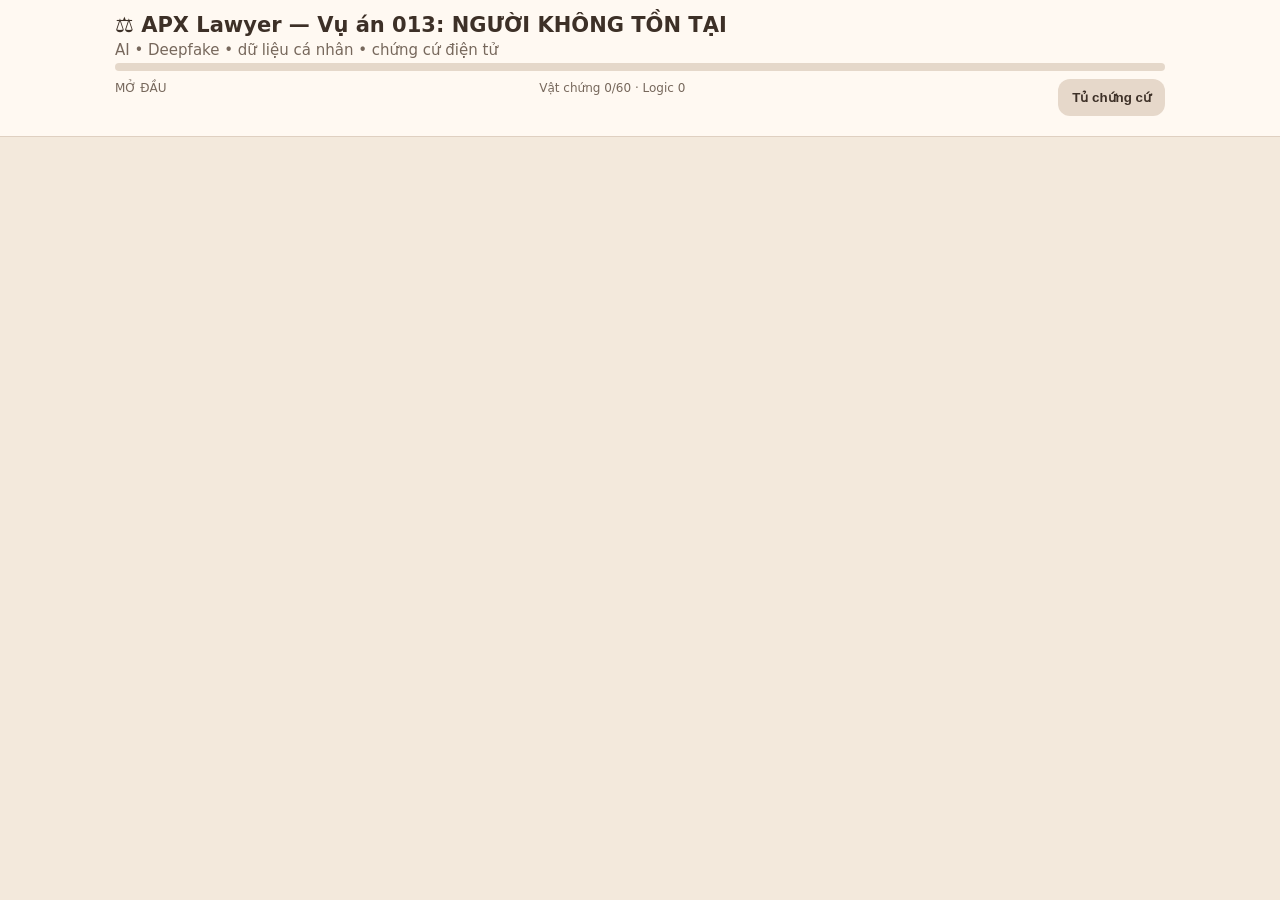
==== js/cases/case_013.html @ 68e26b3c "Add Case 013 game files" ====
<!doctype html>
<html lang="vi">
<head>
<meta charset="utf-8">
<meta name="viewport" content="width=device-width,initial-scale=1">
<meta name="theme-color" content="#f3e9dc">
<title>APX Lawyer — Vụ án 013: Người Không Tồn Tại</title>
<style>
:root{--bg:#f3e9dc;--panel:#fffaf4;--ink:#3d3027;--muted:#77685c;--accent:#8b6f5a;--accent2:#b58c6a;--line:#dfd0c1;--good:#4e7757;--bad:#9a4f45}
*{box-sizing:border-box}body{margin:0;background:var(--bg);color:var(--ink);font:15px/1.65 system-ui,-apple-system,Segoe UI,sans-serif}
header{position:sticky;top:0;z-index:5;background:#fffaf4eF;border-bottom:1px solid var(--line);backdrop-filter:blur(8px);padding:12px 16px}
h1,h2,h3{line-height:1.25}h1{margin:0;font-size:21px}h2{font-size:20px;margin-top:0}.wrap{max-width:1050px;margin:auto;padding:18px}
.bar{height:8px;background:#e5d8ca;border-radius:99px;overflow:hidden}.bar i{display:block;height:100%;background:var(--accent);width:0}
.grid{display:grid;grid-template-columns:repeat(auto-fit,minmax(220px,1fr));gap:12px}.card{background:var(--panel);border:1px solid var(--line);border-radius:16px;padding:15px;box-shadow:0 4px 14px #5c463314}
button{border:0;border-radius:12px;padding:11px 14px;background:var(--accent);color:white;font-weight:700;cursor:pointer;margin:4px}button.secondary{background:#e6d8ca;color:var(--ink)}button.good{background:var(--good)}button.bad{background:var(--bad)}
.screen{display:none}.screen.active{display:block}.tag{display:inline-block;padding:3px 8px;border-radius:99px;background:#eadfd4;margin:2px;font-size:12px}.muted{color:var(--muted)}.quote{border-left:4px solid var(--accent2);padding:8px 13px;background:#f8efe6;margin:10px 0}.doc{cursor:pointer}.doc:hover{transform:translateY(-1px)}pre{white-space:pre-wrap;background:#2f2925;color:#f7eee6;padding:13px;border-radius:12px;overflow:auto}.choice{width:100%;text-align:left;background:#fffaf4;color:var(--ink);border:1px solid var(--line)}.choice:hover{border-color:var(--accent)}
#toast{position:fixed;right:16px;bottom:16px;max-width:360px;background:#302923;color:white;padding:12px 15px;border-radius:12px;display:none;z-index:9}

.evidence-tools{display:flex;justify-content:flex-end;margin-top:8px}.evidence-dialog{position:fixed;inset:0;z-index:20;display:none;align-items:center;justify-content:center;padding:16px;background:#24170dcc}.evidence-dialog.open{display:flex}.evidence-box{width:min(760px,100%);max-height:88vh;overflow:auto;background:var(--panel);border:1px solid var(--line);border-radius:18px;padding:18px}.evidence-box-head{display:flex;align-items:center;justify-content:space-between;gap:10px}.evidence-search{width:100%;min-height:42px;margin:10px 0;padding:10px;border:1px solid var(--line);border-radius:10px;font:inherit}.evidence-list{display:grid;gap:8px}.evidence-item{padding:10px;border:1px solid var(--line);border-radius:12px;background:#fffdf9}.evidence-item summary{cursor:pointer;font-weight:750}.evidence-item p{margin:8px 0 0;color:var(--muted);font-size:13px}.evidence-item.locked{opacity:.62}.case-status{display:flex;flex-wrap:wrap;justify-content:space-between;gap:8px;margin:8px 0;color:var(--muted);font-size:12px}.case-status button{margin:0}.case-result{font-weight:700}.case-result-summary{padding:10px 12px;border-radius:12px;background:#f1e5d8}.screen.active{animation:case-appear .18s ease}@keyframes case-appear{from{opacity:.65;transform:translateY(4px)}to{opacity:1;transform:none}}</style>
</head>
<body>
<header><div class="wrap" style="padding:0"><h1>⚖️ APX Lawyer — Vụ án 013: NGƯỜI KHÔNG TỒN TẠI</h1><div class="muted">AI • Deepfake • dữ liệu cá nhân • chứng cứ điện tử</div><div class="bar"><i id="progress"></i></div><div class="case-status"><span id="phase">MỞ ĐẦU</span><span id="caseMetrics"></span><button type="button" class="secondary" onclick="toggleEvidence()">Tủ chứng cứ</button></div></div></header>
<main class="wrap"><div id="app"></div></main>
<div id="toast" role="status" aria-live="polite"></div>
<div id="evidenceDialog" class="evidence-dialog" role="dialog" aria-modal="true" aria-label="Tủ chứng cứ" onclick="if(event.target===this)toggleEvidence(false)"><div class="evidence-box"><div class="evidence-box-head"><h2>Tủ chứng cứ</h2><button type="button" class="secondary" onclick="toggleEvidence(false)">Đóng</button></div><p class="muted">Chỉ những vật chứng đã mở trong diễn biến mới xem được nội dung.</p><input class="evidence-search" id="evidenceSearch" type="search" placeholder="Tìm mã hoặc tên vật chứng" oninput="renderEvidenceCatalog()" autocomplete="off"><div id="evidenceList" class="evidence-list"></div></div></div>
<script>
(function () {
"use strict";
var storyScreens = ["\u003csection class=\"screen\"\u003e\r\n\u003cdiv class=\"card\"\u003e\r\n\u003ch2\u003eGặp Đặng Minh Quân\u003c/h2\u003e\r\n\u003cp class=\"quote\"\u003e“Tôi không sợ người ta nghĩ tôi bán dữ liệu. Tôi sợ họ dùng một thứ giả để chứng minh một thứ thật.”\u003c/p\u003e\r\n\u003cp\u003eQuân xác nhận mình biết MODEL-RED tồn tại, nhưng phủ nhận việc cho phép bán dữ liệu hoặc tạo video.\u003c/p\u003e\r\n\r\n\u003cbutton onclick=\"addEvidence(\u0027E1358\u0027);next()\"\u003e\r\nGhi nhận lời khai Quân\r\n\u003c/button\u003e\r\n\u003c/div\u003e\r\n\u003c/section\u003e","\u003csection class=\"screen\"\u003e\r\n\u003cdiv class=\"card\"\u003e\r\n\u003ch2\u003ePhòng chứng cứ — lần 1\u003c/h2\u003e\r\n\r\n\u003cp\u003eLuật sư không được phép coi mọi vật chứng có giá trị ngang nhau.\u003c/p\u003e\r\n\r\n\u003cdiv class=\"grid\"\u003e\r\n\r\n\u003cdiv class=\"card doc\"\r\nonclick=\"addEvidence(\u0027E1302\u0027)\"\u003e\r\n\u003cb\u003eE1302\u003c/b\u003e\r\n\u003cp\u003eFile video gốc\u003c/p\u003e\r\n\u003c/div\u003e\r\n\r\n\u003cdiv class=\"card doc\"\r\nonclick=\"addEvidence(\u0027E1312\u0027)\"\u003e\r\n\u003cb\u003eE1312\u003c/b\u003e\r\n\u003cp\u003eLog CEO_ADMIN\u003c/p\u003e\r\n\u003c/div\u003e\r\n\r\n\u003cdiv class=\"card doc\"\r\nonclick=\"addEvidence(\u0027E1332\u0027)\"\u003e\r\n\u003cb\u003eE1332\u003c/b\u003e\r\n\u003cp\u003eRemote session\u003c/p\u003e\r\n\u003c/div\u003e\r\n\r\n\u003cdiv class=\"card doc\"\r\nonclick=\"addEvidence(\u0027E1336\u0027)\"\u003e\r\n\u003cb\u003eE1336\u003c/b\u003e\r\n\u003cp\u003eMODEL-RED\u003c/p\u003e\r\n\u003c/div\u003e\r\n\r\n\u003c/div\u003e\r\n\r\n\u003cbutton onclick=\"next()\"\u003eTiếp tục\u003c/button\u003e\r\n\u003c/div\u003e\r\n\u003c/section\u003e","\u003csection class=\"screen\"\u003e\r\n\u003cdiv class=\"card\"\u003e\r\n\u003ch2\u003eTimeline 01:42–02:35\u003c/h2\u003e\r\n\r\n\u003cp\u003e\r\n\u003cb\u003e01:42\u003c/b\u003e — Quân xuất hiện tại sân bay.\r\n\u003cbr\u003e\r\n\u003cb\u003e02:07\u003c/b\u003e — Remote session mở.\r\n\u003cbr\u003e\r\n\u003cb\u003e02:08\u003c/b\u003e — Một người đội mũ bước vào khu vực CEO.\r\n\u003cbr\u003e\r\n\u003cb\u003e02:13\u003c/b\u003e — CEO_ADMIN đăng nhập.\r\n\u003cbr\u003e\r\n\u003cb\u003e02:29\u003c/b\u003e — Remote session đóng.\r\n\u003cbr\u003e\r\n\u003cb\u003e02:35\u003c/b\u003e — Máy bay khởi hành.\r\n\u003c/p\u003e\r\n\r\n\u003cdiv class=\"quote\"\u003e\r\nMột tài khoản hoạt động có đồng nghĩa với việc chính chủ tài khoản đang sử dụng nó?\r\n\u003c/div\u003e\r\n\r\n\u003cbutton onclick=\"\r\naward(3);\r\nS.flags.add(\u0027account_person_separated\u0027);\r\naddEvidence(\u0027E1325\u0027);\r\naddEvidence(\u0027E1332\u0027);\r\nnext();\r\n\"\u003e\r\nTách tài khoản khỏi con người\r\n\u003c/button\u003e\r\n\r\n\u003cbutton onclick=\"\r\nS.trust-=8;\r\nS.flags.add(\u0027account_person_confused\u0027);\r\nnext();\r\n\"\u003e\r\nKết luận Quân trực tiếp đăng nhập\r\n\u003c/button\u003e\r\n\r\n\u003c/div\u003e\r\n\u003c/section\u003e","\u003csection class=\"screen\"\u003e\r\n\u003cdiv class=\"card\"\u003e\r\n\u003ch2\u003eGiám định video\u003c/h2\u003e\r\n\r\n\u003cp\u003e\r\nE1303 cho thấy video đã được xuất lại.\r\nE1304 chỉ lưu bản 720p.\r\nTrong khi bản được gửi báo chí lại là 4K.\r\n\u003c/p\u003e\r\n\r\n\u003cp\u003e\r\nĐiều này tạo ra một câu hỏi về nguồn video.\r\nNó chưa đủ để xác định người tạo video.\r\n\u003c/p\u003e\r\n\r\n\u003cbutton onclick=\"\r\naddEvidence(\u0027E1303\u0027);\r\naddEvidence(\u0027E1304\u0027);\r\naddEvidence(\u0027E1306\u0027);\r\naward(4);\r\nS.flags.add(\u0027video_chain\u0027);\r\nnext();\r\n\"\u003e\r\nKhóa chuỗi nguồn video\r\n\u003c/button\u003e\r\n\r\n\u003cbutton onclick=\"\r\nS.flags.add(\u0027video_overclaim\u0027);\r\nS.trust-=10;\r\nnext();\r\n\"\u003e\r\nTuyên bố video chắc chắn giả\r\n\u003c/button\u003e\r\n\r\n\u003c/div\u003e\r\n\u003c/section\u003e","\u003csection class=\"screen\"\u003e\r\n\u003cdiv class=\"card\"\u003e\r\n\u003ch2\u003eGiọng nói — 96,8% giống Quân\u003c/h2\u003e\r\n\r\n\u003cp\u003e\r\nChuyên gia xác định giọng trong video có mức tương đồng rất cao.\r\nNhưng đây không phải bài toán nhận dạng người nói đơn giản.\r\n\u003c/p\u003e\r\n\r\n\u003cdiv class=\"quote\"\u003e\r\n“Giọng giống Quân” không đồng nghĩa “Quân là người tạo file”.\r\n\u003c/div\u003e\r\n\r\n\u003cbutton onclick=\"\r\naddEvidence(\u0027E1310\u0027);\r\naddEvidence(\u0027E1311\u0027);\r\naward(4);\r\nS.flags.add(\u0027voice_limit_understood\u0027);\r\nnext();\r\n\"\u003e\r\nGiữ kết luận trong giới hạn giám định\r\n\u003c/button\u003e\r\n\r\n\u003cbutton onclick=\"\r\nS.flags.add(\u0027voice_equals_person\u0027);\r\nS.trust-=12;\r\nnext();\r\n\"\u003e\r\nĐồng nhất giọng với người thực hiện\r\n\u003c/button\u003e\r\n\r\n\u003c/div\u003e\r\n\u003c/section\u003e","\u003csection class=\"screen\"\u003e\r\n\u003cdiv class=\"card\"\u003e\r\n\u003ch2\u003eĐối chất Lâm Gia Bảo\u003c/h2\u003e\r\n\r\n\u003cp\u003e\r\nBảo từng bị NEXORA sa thải.\r\nVì vậy lời khai của anh ta có thể có động cơ trả đũa.\r\n\u003c/p\u003e\r\n\r\n\u003cp class=\"quote\"\u003e\r\nLần 1: “Tôi không biết gì.”\r\n\u003cbr\u003e\r\nLần 2: “Tôi từng làm việc với pipeline voice AI.”\r\n\u003c/p\u003e\r\n\r\n\u003cp\u003e\r\nHai lời khai không thể tự động được coi là thật hoặc giả.\r\nCần đối chiếu với tài liệu kỹ thuật.\r\n\u003c/p\u003e\r\n\r\n\u003cbutton onclick=\"\r\naddEvidence(\u0027E1353\u0027);\r\naddEvidence(\u0027E1354\u0027);\r\naddEvidence(\u0027E1337\u0027);\r\naward(5);\r\nS.flags.add(\u0027bao_cross_checked\u0027);\r\nnext();\r\n\"\u003e\r\nĐối chiếu lời khai với lịch sử MODEL-RED\r\n\u003c/button\u003e\r\n\r\n\u003cbutton onclick=\"\r\nS.flags.add(\u0027trust_bao_blindly\u0027);\r\nS.trust-=8;\r\nnext();\r\n\"\u003e\r\nTin toàn bộ lời khai Bảo\r\n\u003c/button\u003e\r\n\r\n\u003c/div\u003e\r\n\u003c/section\u003e","\u003csection class=\"screen\"\u003e\r\n\u003cdiv class=\"card\"\u003e\r\n\u003ch2\u003eCTO Vũ Khánh An — ngoại phạm\u003c/h2\u003e\r\n\r\n\u003cp\u003e\r\nKhánh An có livestream từ 02:00 đến 03:00.\r\nNhưng luật sư phát hiện một vấn đề:\r\n\u003c/p\u003e\r\n\r\n\u003cp\u003e\r\nLivestream có thể là bằng chứng ngoại phạm,\r\nnhưng phải xác định nó thực sự được phát trực tiếp từ thiết bị của An.\r\n\u003c/p\u003e\r\n\r\n\u003cbutton onclick=\"\r\naddEvidence(\u0027E1326\u0027);\r\naddEvidence(\u0027E1327\u0027);\r\naward(5);\r\nS.flags.add(\u0027an_alibi_checked\u0027);\r\nnext();\r\n\"\u003e\r\nKiểm tra livestream và IP ngoài\r\n\u003c/button\u003e\r\n\r\n\u003cbutton onclick=\"\r\nS.flags.add(\u0027accept_an_alibi\u0027);\r\nS.trust-=7;\r\nnext();\r\n\"\u003e\r\nChấp nhận ngoại phạm ngay\r\n\u003c/button\u003e\r\n\r\n\u003c/div\u003e\r\n\u003c/section\u003e","\u003csection class=\"screen\"\u003e\r\n\u003cdiv class=\"card\"\u003e\r\n\u003ch2\u003eKho dữ liệu NEXORA\u003c/h2\u003e\r\n\r\n\u003cp\u003e\r\n4,8 triệu hồ sơ khách hàng đã bị truy cập.\r\nChính sách yêu cầu hai lớp phê duyệt.\r\n\u003c/p\u003e\r\n\r\n\u003cp\u003e\r\nNhưng SERVICE-X lại có quyền rộng hơn thiết kế ban đầu.\r\nVy từng cảnh báo vấn đề này.\r\n\u003c/p\u003e\r\n\r\n\u003cdiv class=\"quote\"\u003e\r\nSai phạm của hệ thống không tự động đồng nghĩa với hành vi phạm tội của CEO.\r\n\u003c/div\u003e\r\n\r\n\u003cbutton onclick=\"\r\naddEvidence(\u0027E1339\u0027);\r\naddEvidence(\u0027E1342\u0027);\r\naddEvidence(\u0027E1356\u0027);\r\naward(6);\r\nS.flags.add(\u0027system_person_separated\u0027);\r\nnext();\r\n\"\u003e\r\nTách trách nhiệm hệ thống và trách nhiệm cá nhân\r\n\u003c/button\u003e\r\n\r\n\u003cbutton onclick=\"\r\nS.flags.add(\u0027company_equals_ceo\u0027);\r\nS.trust-=9;\r\nnext();\r\n\"\u003e\r\nQuy toàn bộ cho CEO\r\n\u003c/button\u003e\r\n\r\n\u003c/div\u003e\r\n\u003c/section\u003e","\u003csection class=\"screen\"\u003e\r\n\u003cdiv class=\"card\"\u003e\r\n\u003ch2\u003eDòng tiền 17,6 tỷ\u003c/h2\u003e\r\n\r\n\u003cp\u003e\r\n5,2 tỷ — cloud.\r\n\u003cbr\u003e\r\n4,1 tỷ — hoàn ứng.\r\n\u003cbr\u003e\r\n3,6 tỷ — hoàn trả.\r\n\u003cbr\u003e\r\n2,7 tỷ — bản quyền.\r\n\u003cbr\u003e\r\n\u003cb\u003e2,0 tỷ — chưa xác định.\u003c/b\u003e\r\n\u003c/p\u003e\r\n\r\n\u003cp\u003e\r\nKhông thể biến toàn bộ 17,6 tỷ thành “tiền bán dữ liệu”\r\nchỉ vì dòng tiền đi qua nhiều tài khoản.\r\n\u003c/p\u003e\r\n\r\n\u003cbutton onclick=\"\r\naddEvidence(\u0027E1328\u0027);\r\naddEvidence(\u0027E1331\u0027);\r\naward(5);\r\nS.flags.add(\u0027money_separated\u0027);\r\nnext();\r\n\"\u003e\r\nKhoanh riêng 2 tỷ chưa rõ\r\n\u003c/button\u003e\r\n\r\n\u003cbutton onclick=\"\r\nS.flags.add(\u0027all_money_crime\u0027);\r\nS.trust-=10;\r\nnext();\r\n\"\u003e\r\nCoi toàn bộ 17,6 tỷ là tiền phạm tội\r\n\u003c/button\u003e\r\n\r\n\u003c/div\u003e\r\n\u003c/section\u003e","\u003csection class=\"screen\"\u003e\r\n\u003cdiv class=\"card\"\u003e\r\n\u003ch2\u003eMODEL-RED\u003c/h2\u003e\r\n\r\n\u003cp\u003e\r\nE1336 chứng minh mô hình có khả năng:\r\n\u003c/p\u003e\r\n\r\n\u003cul\u003e\r\n\u003cli\u003etái tạo giọng nói;\u003c/li\u003e\r\n\u003cli\u003etái tạo khuôn mặt;\u003c/li\u003e\r\n\u003cli\u003eđồng bộ khẩu hình;\u003c/li\u003e\r\n\u003cli\u003etạo nội dung giả.\u003c/li\u003e\r\n\u003c/ul\u003e\r\n\r\n\u003cp\u003e\r\nNhưng khả năng kỹ thuật chỉ chứng minh rằng\r\n\u003cstrong\u003emột hành vi có thể được thực hiện\u003c/strong\u003e.\r\nNó chưa xác định ai đã thực hiện.\r\n\u003c/p\u003e\r\n\r\n\u003cbutton onclick=\"\r\naddEvidence(\u0027E1336\u0027);\r\naddEvidence(\u0027E1337\u0027);\r\naddEvidence(\u0027E1347\u0027);\r\naward(6);\r\nS.flags.add(\u0027model_chain\u0027);\r\nnext();\r\n\"\u003e\r\nXây chuỗi MODEL → EXPORT → IP NGOÀI\r\n\u003c/button\u003e\r\n\r\n\u003cbutton onclick=\"\r\nS.flags.add(\u0027model_equals_creator\u0027);\r\nS.trust-=9;\r\nnext();\r\n\"\u003e\r\nAi có MODEL-RED là người tạo video\r\n\u003c/button\u003e\r\n\r\n\u003c/div\u003e\r\n\u003c/section\u003e","\u003csection class=\"screen\"\u003e\r\n\u003cdiv class=\"card\"\u003e\r\n\u003ch2\u003eLOG BỊ THAY ĐỔI?\u003c/h2\u003e\r\n\r\n\u003cp\u003e\r\nE1334 cho thấy một phần log được đồng bộ lại sau sự cố.\r\nE1349 cho thấy một số file thay đổi trong quá trình phục hồi.\r\n\u003c/p\u003e\r\n\r\n\u003cp\u003e\r\nĐây là thời điểm vụ án chuyển từ:\r\n\u003c/p\u003e\r\n\r\n\u003cp class=\"quote\"\u003e\r\n“Ai thực hiện hành vi?”\r\n\u003c/p\u003e\r\n\r\n\u003cp\u003e\r\nsang:\r\n\u003c/p\u003e\r\n\r\n\u003cp class=\"quote\"\u003e\r\n“Chúng ta đang nhìn dữ liệu nguyên bản hay dữ liệu đã qua phục hồi?”\r\n\u003c/p\u003e\r\n\r\n\u003cbutton onclick=\"\r\naddEvidence(\u0027E1334\u0027);\r\naddEvidence(\u0027E1349\u0027);\r\naddEvidence(\u0027E1350\u0027);\r\naward(7);\r\nS.flags.add(\u0027integrity_checked\u0027);\r\nnext();\r\n\"\u003e\r\nYêu cầu phân biệt dữ liệu gốc và dữ liệu phục hồi\r\n\u003c/button\u003e\r\n\r\n\u003cbutton onclick=\"\r\nS.flags.add(\u0027log_absolute\u0027);\r\nS.trust-=8;\r\nnext();\r\n\"\u003e\r\nCoi log hiện tại là tuyệt đối\r\n\u003c/button\u003e\r\n\r\n\u003c/div\u003e\r\n\u003c/section\u003e","\u003csection class=\"screen\"\u003e\r\n\u003cdiv class=\"card\"\u003e\r\n\u003ch2\u003eĐối chất Nguyễn Hà Vy\u003c/h2\u003e\r\n\r\n\u003cp\u003e\r\nVy xác nhận:\r\nSERVICE-X có đường vòng ngoài quy trình hai lớp phê duyệt.\r\n\u003c/p\u003e\r\n\r\n\u003cdiv class=\"quote\"\u003e\r\nLuật sư:\r\n“Nếu SERVICE-X thực hiện request, chị có thể xác định người trực tiếp ngồi trước máy không?”\r\n\u003cbr\u003e\u003cbr\u003e\r\nVy:\r\n“Không. Phải đối chiếu thêm thiết bị và phiên truy cập.”\r\n\u003c/div\u003e\r\n\r\n\u003cbutton onclick=\"\r\naddEvidence(\u0027E1356\u0027);\r\naddEvidence(\u0027E1339\u0027);\r\naward(6);\r\nS.flags.add(\u0027vy_confirms_log_limit\u0027);\r\nnext();\r\n\"\u003e\r\nKhóa lời khai về giới hạn log\r\n\u003c/button\u003e\r\n\r\n\u003cbutton onclick=\"\r\nS.flags.add(\u0027service_account_overclaim\u0027);\r\nS.trust-=7;\r\nnext();\r\n\"\u003e\r\nDùng SERVICE-X để quy thẳng cho Quân\r\n\u003c/button\u003e\r\n\r\n\u003c/div\u003e\r\n\u003c/section\u003e","\u003csection class=\"screen\"\u003e\r\n\u003cdiv class=\"card\"\u003e\r\n\u003ch2\u003eĐối chất Trần Quốc Huy\u003c/h2\u003e\r\n\r\n\u003cp\u003e\r\nHuy quản lý hệ thống giám sát.\r\nNhưng chính hệ thống của Huy có dữ liệu được đồng bộ lại.\r\n\u003c/p\u003e\r\n\r\n\u003cdiv class=\"quote\"\u003e\r\n“Tôi có thể xác định tài khoản nào gửi request.\r\nTôi không thể chỉ từ log xác định người nào ngồi trước máy.”\r\n\u003c/div\u003e\r\n\r\n\u003cbutton onclick=\"\r\naddEvidence(\u0027E1355\u0027);\r\naddEvidence(\u0027E1334\u0027);\r\naward(6);\r\nS.flags.add(\u0027huy_limit\u0027);\r\nnext();\r\n\"\u003e\r\nGhi nhận giới hạn chuyên môn\r\n\u003c/button\u003e\r\n\r\n\u003cbutton onclick=\"\r\nS.flags.add(\u0027log_equals_person\u0027);\r\nS.trust-=8;\r\nnext();\r\n\"\u003e\r\nCoi log là bằng chứng trực tiếp về người dùng\r\n\u003c/button\u003e\r\n\r\n\u003c/div\u003e\r\n\u003c/section\u003e","\u003csection class=\"screen\"\u003e\r\n\u003cdiv class=\"card\"\u003e\r\n\u003ch2\u003eIP thứ 17\u003c/h2\u003e\r\n\r\n\u003cp\u003e\r\nMODEL-RED được truy cập 17 lần.\r\n16 lần từ NEXORA.\r\nLần thứ 17 đến từ IP bên ngoài.\r\n\u003c/p\u003e\r\n\r\n\u003cp\u003e\r\nThời điểm:\r\n\u003cstrong\u003e19 ngày trước khi video xuất hiện.\u003c/strong\u003e\r\n\u003c/p\u003e\r\n\r\n\u003cp\u003e\r\nDNS history còn cho thấy hạ tầng thử nghiệm từng trỏ đến máy chủ thuê ngoài.\r\n\u003c/p\u003e\r\n\r\n\u003cbutton onclick=\"\r\naddEvidence(\u0027E1347\u0027);\r\naddEvidence(\u0027E1348\u0027);\r\naward(7);\r\nS.flags.add(\u0027external_model_access\u0027);\r\nnext();\r\n\"\u003e\r\nTruy nguồn hạ tầng bên ngoài\r\n\u003c/button\u003e\r\n\r\n\u003cbutton onclick=\"\r\nS.flags.add(\u0027ip_equals_identity\u0027);\r\nS.trust-=9;\r\nnext();\r\n\"\u003e\r\nIP chính là danh tính thủ phạm\r\n\u003c/button\u003e\r\n\r\n\u003c/div\u003e\r\n\u003c/section\u003e","\u003csection class=\"screen\"\u003e\r\n\u003cdiv class=\"card\"\u003e\r\n\u003ch2\u003eUSB trong phòng CEO\u003c/h2\u003e\r\n\r\n\u003cp\u003e\r\nE1333 cho thấy một USB từng được cắm vào máy Quân.\r\nCamera không xác định người cắm.\r\n\u003c/p\u003e\r\n\r\n\u003cp class=\"quote\"\u003e\r\nThiết bị được sử dụng ≠ người sử dụng thiết bị.\r\n\u003c/p\u003e\r\n\r\n\u003cbutton onclick=\"\r\naddEvidence(\u0027E1333\u0027);\r\naward(4);\r\nS.flags.add(\u0027usb_unresolved\u0027);\r\nnext();\r\n\"\u003e\r\nGiữ USB ở trạng thái chưa xác định chủ thể\r\n\u003c/button\u003e\r\n\r\n\u003cbutton onclick=\"\r\nS.flags.add(\u0027usb_equals_quan\u0027);\r\nS.trust-=6;\r\nnext();\r\n\"\u003e\r\nGán USB cho Quân\r\n\u003c/button\u003e\r\n\r\n\u003c/div\u003e\r\n\u003c/section\u003e","\u003csection class=\"screen\"\u003e\r\n\u003cdiv class=\"card\"\u003e\r\n\u003ch2\u003eQuân thực sự biết MODEL-RED\u003c/h2\u003e\r\n\r\n\u003cp\u003e\r\nE1352 là audio thật.\r\nNó cho thấy Quân biết MODEL-RED tồn tại.\r\n\u003c/p\u003e\r\n\r\n\u003cp\u003e\r\nE1358 cũng xác nhận điều đó.\r\n\u003c/p\u003e\r\n\r\n\u003cdiv class=\"quote\"\u003e\r\nNhưng “biết công nghệ tồn tại” không đồng nghĩa\r\n“tạo deepfake”, càng không đồng nghĩa “cho phép bán dữ liệu”.\r\n\u003c/div\u003e\r\n\r\n\u003cbutton onclick=\"\r\naddEvidence(\u0027E1352\u0027);\r\naddEvidence(\u0027E1358\u0027);\r\naward(7);\r\nS.flags.add(\u0027knowledge_not_execution\u0027);\r\nnext();\r\n\"\u003e\r\nTách “biết” khỏi “thực hiện”\r\n\u003c/button\u003e\r\n\r\n\u003cbutton onclick=\"\r\nS.flags.add(\u0027knowledge_equals_guilt\u0027);\r\nS.trust-=10;\r\nnext();\r\n\"\u003e\r\nCoi việc biết MODEL-RED là đủ chứng minh\r\n\u003c/button\u003e\r\n\r\n\u003c/div\u003e\r\n\u003c/section\u003e","\u003csection class=\"screen\"\u003e\r\n\u003cdiv class=\"card\"\u003e\r\n\u003ch2\u003eDỰNG CHUỖI CHỨNG CỨ\u003c/h2\u003e\r\n\r\n\u003cp\u003e\r\nKhông được nhảy trực tiếp từ:\r\n\u003c/p\u003e\r\n\r\n\u003cp class=\"quote\"\u003e\r\n“CEO_ADMIN đăng nhập”\r\n\u003c/p\u003e\r\n\r\n\u003cp\u003e\r\nsang:\r\n\u003c/p\u003e\r\n\r\n\u003cp class=\"quote\"\u003e\r\n“Quân thực hiện hành vi”.\r\n\u003c/p\u003e\r\n\r\n\u003cp\u003e\r\nChuỗi phải đi qua:\r\n\u003c/p\u003e\r\n\r\n\u003cp\u003e\r\nVideo → nguồn file → dấu hiệu tổng hợp →\r\nMODEL-RED → lịch sử truy cập → IP →\r\nthiết bị → người sử dụng → động cơ →\r\nhành vi → ý chí.\r\n\u003c/p\u003e\r\n\r\n\u003cbutton onclick=\"\r\naward(8);\r\nS.flags.add(\u0027proof_chain_built\u0027);\r\nnext();\r\n\"\u003e\r\nChỉ khóa những mắt xích có chứng cứ độc lập\r\n\u003c/button\u003e\r\n\r\n\u003cbutton onclick=\"\r\nS.flags.add(\u0027proof_chain_jump\u0027);\r\nS.trust-=12;\r\nnext();\r\n\"\u003e\r\nNối thẳng MODEL-RED với Quân\r\n\u003c/button\u003e\r\n\r\n\u003c/div\u003e\r\n\u003c/section\u003e","\u003csection class=\"screen\"\u003e\r\n\u003cdiv class=\"card\"\u003e\r\n\u003ch2\u003eCÚ BẺ LÁI — SỰ THẬT THỨ NĂM\u003c/h2\u003e\r\n\r\n\u003cp\u003e\r\nKhi ghép:\r\n\u003c/p\u003e\r\n\r\n\u003cp\u003e\r\nE1337 — lịch sử export MODEL-RED\r\n\u003cbr\u003e\r\nE1347 — IP ngoài\r\n\u003cbr\u003e\r\nE1348 — DNS history\r\n\u003cbr\u003e\r\nE1351 — máy chủ thử nghiệm\r\n\u003c/p\u003e\r\n\r\n\u003cp\u003e\r\nLuật sư phát hiện một giả thuyết mới:\r\n\u003c/p\u003e\r\n\r\n\u003cdiv class=\"quote\"\u003e\r\nMODEL-RED có thể đã bị đưa ra ngoài NEXORA\r\ntrước khi video xuất hiện.\r\n\u003c/div\u003e\r\n\r\n\u003cp\u003e\r\nNếu đúng, người tạo deepfake có thể là một chủ thể bên ngoài.\r\n\u003c/p\u003e\r\n\r\n\u003cp\u003e\r\nNhưng đây vẫn chỉ là \u003cstrong\u003egiả thuyết điều tra\u003c/strong\u003e.\r\nKhông được biến nó thành sự thật khi chưa xác định người đứng sau.\r\n\u003c/p\u003e\r\n\r\n\u003cbutton onclick=\"\r\naward(9);\r\nS.flags.add(\u0027third_party_hypothesis\u0027);\r\nnext();\r\n\"\u003e\r\nMở giả thuyết bên thứ ba\r\n\u003c/button\u003e\r\n\r\n\u003cbutton onclick=\"\r\nS.flags.add(\u0027third_party_overclaim\u0027);\r\nS.trust-=8;\r\nnext();\r\n\"\u003e\r\nKết luận ngay tổ chức bên ngoài là thủ phạm\r\n\u003c/button\u003e\r\n\r\n\u003c/div\u003e\r\n\u003c/section\u003e","\u003csection class=\"screen\"\u003e\r\n\u003cdiv class=\"card\"\u003e\r\n\u003ch2\u003ePHIÊN ĐỐI CHẤT CUỐI\u003c/h2\u003e\r\n\r\n\u003cp class=\"quote\"\u003e\r\nThẩm phán:\r\n“Nếu Quân biết MODEL-RED tồn tại và công ty có quyền truy cập dữ liệu,\r\ntại sao chúng ta không thể nói ông ấy phải chịu trách nhiệm?”\r\n\u003c/p\u003e\r\n\r\n\u003cp\u003e\r\nLuật sư phải tách ít nhất ba tầng:\r\n\u003c/p\u003e\r\n\r\n\u003col\u003e\r\n\u003cli\u003eQuân có biết sự tồn tại của công nghệ không?\u003c/li\u003e\r\n\u003cli\u003eQuân có quyền hoặc khả năng tiếp cận không?\u003c/li\u003e\r\n\u003cli\u003eCó chứng cứ độc lập chứng minh Quân ra quyết định hoặc thực hiện hành vi bị cáo buộc không?\u003c/li\u003e\r\n\u003c/ol\u003e\r\n\r\n\u003cbutton onclick=\"\r\naward(10);\r\nS.flags.add(\u0027intent_separated\u0027);\r\nnext();\r\n\"\u003e\r\nTrả lời bằng chuỗi chứng minh riêng cho từng tầng\r\n\u003c/button\u003e\r\n\r\n\u003cbutton onclick=\"\r\nS.flags.add(\u0027intent_shortcut\u0027);\r\nS.trust-=12;\r\nnext();\r\n\"\u003e\r\nSuy từ chức vụ CEO sang ý chí phạm tội\r\n\u003c/button\u003e\r\n\r\n\u003c/div\u003e\r\n\u003c/section\u003e","\u003csection class=\"screen\"\u003e\r\n\u003cdiv class=\"card\"\u003e\r\n\u003ch2\u003ePHIÊN TÒA — LẬP LUẬN CUỐI\u003c/h2\u003e\r\n\r\n\u003cp class=\"quote\"\u003e\r\n“Luật sư cho rằng chúng ta không thể tin bằng chứng?”\r\n\u003c/p\u003e\r\n\r\n\u003cp\u003e\r\nLuật sư trả lời:\r\n\u003c/p\u003e\r\n\r\n\u003cdiv class=\"quote\"\u003e\r\n“Không phải mọi dữ liệu đều không đáng tin.\r\nMột dữ liệu có thể thật ở tầng thứ nhất,\r\nnhưng kết luận rút ra từ dữ liệu đó\r\nvẫn cần được chứng minh bằng các nguồn độc lập.”\r\n\u003c/div\u003e\r\n\r\n\u003cbutton onclick=\"\r\naward(12);\r\nS.flags.add(\u0027final_good\u0027);\r\nnext();\r\n\"\u003e\r\nTrình bày lập luận về nguồn — tính toàn vẹn — liên hệ với bị cáo\r\n\u003c/button\u003e\r\n\r\n\u003cbutton onclick=\"\r\nS.flags.add(\u0027final_bad\u0027);\r\nS.trust-=15;\r\nnext();\r\n\"\u003e\r\nTất cả video AI đều giả nên video này không có giá trị\r\n\u003c/button\u003e\r\n\r\n\u003c/div\u003e\r\n\u003c/section\u003e","\u003csection class=\"screen\"\u003e\r\n\u003cdiv class=\"card\"\u003e\r\n\u003ch2\u003eĐÁNH GIÁ CUỐI\u003c/h2\u003e\r\n\r\n\u003cp id=\"result\"\u003e\u003c/p\u003e\r\n\r\n\u003cbutton onclick=\"next()\"\u003e\r\nMở hồ sơ kết luận\r\n\u003c/button\u003e\r\n\r\n\u003c/div\u003e\r\n\u003c/section\u003e","\u003csection class=\"screen\"\u003e\r\n\u003cdiv class=\"card\"\u003e\r\n\r\n\u003ch2\u003eKẾT LUẬN S13\u003c/h2\u003e\r\n\r\n\u003cp id=\"ending\"\u003e\u003c/p\u003e\r\n\r\n\u003cdiv id=\"endingDetails\"\u003e\u003c/div\u003e\r\n\r\n\u003cbutton onclick=\"\r\nresetCase();\r\n\"\u003e\r\nChơi lại từ đầu\r\n\u003c/button\u003e\r\n\r\n\u003c/div\u003e\r\n\u003c/section\u003e"];
var evidenceCatalog = [{"id":"E1301","title":"Video CEO nói chuyện","description":"Video 2 phút 17 giây, trong đó giọng và khuôn mặt Quân có vẻ thừa nhận việc bán dữ liệu."},{"id":"E1302","title":"File video gốc","description":"Bản file đầu tiên được cơ quan điều tra tiếp nhận; có timestamp tạo file nhưng chưa chứng minh người tạo."},{"id":"E1303","title":"Metadata video","description":"Metadata cho thấy video đã được xuất lại qua phần mềm dựng hình; thời gian xuất khác thời gian quay."},{"id":"E1304","title":"Camera phòng họp","description":"Bản lưu 720p của camera phòng họp NEXORA; không chứa đoạn 4K xuất hiện trong hồ sơ báo chí."},{"id":"E1305","title":"Camera hành lang","description":"02:08 có một người đội mũ bước vào khu vực CEO; 02:31 người này rời đi."},{"id":"E1306","title":"Bản video báo chí","description":"Bản 4K được gửi cho báo chí; cùng hình ảnh với E1301 nhưng dấu vết mã hóa khác."},{"id":"E1307","title":"Ghi âm họp thật","description":"Giọng Quân trong cuộc họp nội bộ, dùng làm mẫu so sánh."},{"id":"E1308","title":"11 voice message","description":"Các đoạn voice message thật của Quân, được lưu trong kho dữ liệu đào tạo."},{"id":"E1309","title":"Bộ dữ liệu giọng","description":"Mẫu giọng dùng trong pipeline voice AI; có dữ liệu của nhiều nhân viên."},{"id":"E1310","title":"Giám định âm thanh","description":"Phân tích sơ bộ cho thấy nhiều đoạn có đặc trưng bất thường của giọng tổng hợp."},{"id":"E1311","title":"Báo cáo âm thanh mở rộng","description":"Không kết luận danh tính người tạo; chỉ kết luận khả năng âm thanh đã qua tổng hợp/xử lý."},{"id":"E1312","title":"Log CEO_ADMIN","description":"Tài khoản CEO_ADMIN đăng nhập 02:13:47 ngày 12/08."},{"id":"E1313","title":"Log tải dữ liệu","description":"Có một yêu cầu tải dữ liệu lớn từ phiên CEO_ADMIN; cần đối chiếu API và thiết bị."},{"id":"E1314","title":"Danh sách khách hàng","description":"Khoảng 4,8 triệu hồ sơ; gồm dữ liệu định danh, liên hệ và dữ liệu xác thực."},{"id":"E1315","title":"Hash dữ liệu","description":"Hash của gói dữ liệu thu giữ khớp một phần với bản backup, nhưng không khớp hoàn toàn với file báo chí."},{"id":"E1316","title":"Backup server","description":"Bản sao hệ thống trước thời điểm sự cố; cho phép đối chiếu thay đổi."},{"id":"E1317","title":"Lịch sử API","description":"Cho thấy nhiều request được thực hiện bằng service account, không phải tài khoản cá nhân."},{"id":"E1318","title":"Danh sách thiết bị","description":"MacBook CEO, máy chủ nội bộ và một máy chưa định danh từng kết nối."},{"id":"E1319","title":"Email CEO → CDO","description":"Email yêu cầu xử lý \u0027kho dữ liệu cũ\u0027 và không để bên ngoài biết cách xử lý."},{"id":"E1320","title":"Chat CEO → CTO","description":"Tin nhắn: \u0027Cứ xử lý gói dữ liệu cũ như phương án đã thống nhất.\u0027 Ngữ cảnh chưa đầy đủ."},{"id":"E1321","title":"Chat CTO → CDO","description":"CTO hỏi tình trạng kho dữ liệu và thời điểm khóa quyền truy cập."},{"id":"E1322","title":"Email sa thải Bảo","description":"Quân thông báo Bảo vi phạm quy trình bảo mật và bị chấm dứt hợp đồng."},{"id":"E1323","title":"Cảnh báo bảo mật","description":"Hệ thống từng cảnh báo một credential có quyền truy cập mô hình MODEL-RED."},{"id":"E1324","title":"Tin nhắn M.","description":"Nguồn ẩn danh nói: \u0027Họ sẽ tin video trước khi tin log.\u0027"},{"id":"E1325","title":"Lịch bay Quân","description":"Quân ở sân bay từ 01:42, lên chuyến bay 02:35; cần xác minh múi giờ và nguồn lịch."},{"id":"E1326","title":"Livestream Khánh An","description":"Khánh An xuất hiện trong hội thảo trực tuyến 02:00–03:00, nhưng cần kiểm tra video là live hay phát lại."},{"id":"E1327","title":"Lịch truy cập MODEL-RED","description":"MODEL-RED bị truy cập 17 lần; 16 lần nội bộ, lần thứ 17 từ IP ngoài."},{"id":"E1328","title":"Bảng giao dịch 17,6 tỷ","description":"Dòng tiền qua sáu tài khoản; nhiều khoản có chứng từ thương mại."},{"id":"E1329","title":"Hợp đồng cloud","description":"5,2 tỷ chi phí cloud có tài liệu đối chiếu với hóa đơn."},{"id":"E1330","title":"Bản quyền AI","description":"2,7 tỷ mua bản quyền; có hợp đồng nhưng cần xác minh quyền sử dụng."},{"id":"E1331","title":"Khoản chưa rõ nguồn","description":"2,0 tỷ chưa xác định nguồn gốc tại thời điểm khởi tố."},{"id":"E1332","title":"Remote session","description":"MacBook CEO có phiên remote từ máy khác lúc 02:07–02:29."},{"id":"E1333","title":"USB phòng CEO","description":"Một USB từng được cắm vào máy CEO nhưng camera không ghi rõ người sử dụng."},{"id":"E1334","title":"Dấu vết chỉnh sửa log","description":"Một phần log giám sát được đồng bộ lại sau sự cố; thời điểm đồng bộ khác thời điểm sự kiện."},{"id":"E1335","title":"Bản chính sách dữ liệu","description":"Chính sách nội bộ quy định dữ liệu nhạy cảm phải có hai lớp phê duyệt."},{"id":"E1336","title":"MODEL-RED","description":"Mô hình có khả năng tái tạo giọng, khuôn mặt và khẩu hình từ dữ liệu huấn luyện nội bộ."},{"id":"E1337","title":"Lịch sử MODEL-RED","description":"Mô hình đã được export một lần ra môi trường thử nghiệm trước vụ án."},{"id":"E1338","title":"Máy chủ thử nghiệm","description":"Có thư mục chứa bản snapshot của MODEL-RED nhưng quyền sở hữu thư mục đã bị đổi."},{"id":"E1339","title":"Account SERVICE-X","description":"Service account có quyền truy cập rộng hơn thiết kế ban đầu."},{"id":"E1340","title":"Biên bản họp dữ liệu","description":"Ban điều hành từng bàn về việc kiếm tiền từ dữ liệu, nhưng chưa có nghị quyết bán dữ liệu cá nhân."},{"id":"E1341","title":"Phụ lục hợp đồng khách hàng","description":"Khách hàng có điều khoản cho phép xử lý dữ liệu để cung cấp dịch vụ, không mặc nhiên cho phép bán dữ liệu."},{"id":"E1342","title":"Báo cáo nội bộ của Vy","description":"Vy cảnh báo rằng quyền service account quá rộng và cần tách quyền."},{"id":"E1343","title":"Phản hồi của Quân","description":"Quân trả lời cần \u0027khóa lỗ hổng trước, điều tra trách nhiệm sau\u0027."},{"id":"E1344","title":"Phản hồi của An","description":"An cho rằng việc khóa quyền có thể làm gián đoạn mô hình đang chạy."},{"id":"E1345","title":"Bản ghi họp khẩn","description":"Sau sự cố, Quân yêu cầu giữ nguyên server để phục vụ điều tra."},{"id":"E1346","title":"Ảnh màn hình terminal","description":"Ảnh cho thấy lệnh export model; người chụp không được xác định."},{"id":"E1347","title":"IP thứ 17","description":"IP ngoài xuất hiện 19 ngày trước vụ án và lại xuất hiện 1 lần sau khi video phát tán."},{"id":"E1348","title":"DNS history","description":"Tên miền thử nghiệm từng trỏ tới hạ tầng thuê ngoài."},{"id":"E1349","title":"Báo cáo phục hồi","description":"Một số file bị thay đổi trong quá trình phục hồi hệ thống."},{"id":"E1350","title":"Biên bản niêm phong","description":"Xác nhận chuỗi bảo quản của thiết bị CEO nhưng không xác nhận ai dùng thiết bị trước khi thu giữ."},{"id":"E1351","title":"Ảnh máy chủ","description":"Máy chủ thử nghiệm còn kết nối với mạng nội bộ vào đêm xảy ra sự cố."},{"id":"E1352","title":"Chứng cứ đối nghịch","description":"Một đoạn audio thật chứng minh Quân từng biết MODEL-RED tồn tại."},{"id":"E1353","title":"Lời khai Bảo lần 1","description":"Bảo nói chưa từng thấy MODEL-RED."},{"id":"E1354","title":"Lời khai Bảo lần 2","description":"Sau khi xem E1322, Bảo thừa nhận từng làm việc với pipeline voice AI."},{"id":"E1355","title":"Lời khai Huy","description":"Huy xác nhận log có thể ghi hành động tài khoản chứ không xác định người ngồi trước máy."},{"id":"E1356","title":"Lời khai Vy","description":"Vy xác nhận chính sách yêu cầu hai lớp phê duyệt nhưng thực tế service account có đường vòng."},{"id":"E1357","title":"Lời khai An","description":"An nói mình ở hội thảo, phủ nhận truy cập MODEL-RED đêm đó."},{"id":"E1358","title":"Lời khai Quân","description":"Quân thừa nhận biết dữ liệu được dùng để huấn luyện AI, nhưng phủ nhận cho phép bán dữ liệu."},{"id":"E1359","title":"Bản phân tích timeline","description":"Chuỗi thời gian 01:42–06:18 cho thấy nhiều sự kiện chồng lấn, một số timestamp lấy từ nguồn đồng bộ."},{"id":"E1360","title":"Báo cáo độc lập","description":"Chuyên gia ngoài kết luận video không đủ độ tin cậy để xác định người phát ngôn thật sự đã nói nội dung đó."}];
var introScreen = "<section class='screen'><div class='card'><span class='tag'>HỒ SƠ HÌNH SỰ KINH TẾ</span><h2>VỤ ÁN 013 — NGƯỜI KHÔNG TỒN TẠI</h2><p>Một vụ việc về AI, deepfake, dữ liệu cá nhân và chứng cứ điện tử. Mục tiêu không phải tìm một câu trả lời có sẵn, mà kiểm tra từng mắt xích trước khi kết luận.</p><div class='grid'><div><b>Bị can:</b> Đặng Minh Quân</div><div><b>Công ty:</b> NEXORA AI</div><div><b>Dữ liệu liên quan:</b> khoảng 4,8 triệu hồ sơ</div><div><b>Video nghi vấn:</b> 2 phút 17 giây</div></div><button type='button' onclick='next()'>Bắt đầu hồ sơ</button></div></section>";
var rulesScreen = "<section class='screen'><div class='card'><h2>Luật chơi</h2><p>Mỗi tài liệu có thể chứa dữ kiện thật, dữ kiện chưa đủ hoặc dữ kiện đánh lạc hướng. Thu thập chứng cứ, đối chiếu nguồn độc lập và giữ kết luận trong giới hạn mà chứng cứ cho phép.</p><div class='quote'>Tài khoản không đồng nghĩa với con người; khả năng kỹ thuật không tự chứng minh hành vi; sai phạm của công ty không tự động chứng minh ý chí của một cá nhân.</div><button type='button' onclick='next()'>Vào gặp bị can</button></div></section>";
var screens = [introScreen, rulesScreen].concat(storyScreens);
var badFlags = ["account_person_confused", "video_overclaim", "voice_equals_person", "trust_bao_blindly", "accept_an_alibi", "company_equals_ceo", "all_money_crime", "model_equals_creator", "log_absolute", "service_account_overclaim", "log_equals_person", "ip_equals_identity", "usb_equals_quan", "knowledge_equals_guilt", "proof_chain_jump", "third_party_overclaim", "intent_shortcut", "final_bad"];
var phaseNames = ["MỞ ĐẦU", "LUẬT CHƠI", "GẶP BỊ CAN", "PHÒNG CHỨNG CỨ", "TIMELINE", "VIDEO", "GIỌNG NÓI", "ĐỐI CHẤT BẢO", "CTO KHÁNH AN", "KHO DỮ LIỆU", "DÒNG TIỀN", "MODEL-RED", "LOG HỆ THỐNG", "ĐỐI CHẤT VY", "ĐỐI CHẤT HUY", "IP THỨ 17", "USB", "NHẬN THỨC", "CHUỖI CHỨNG CỨ", "GIẢ THUYẾT MỚI", "ĐỐI CHẤT CUỐI", "LẬP LUẬN CUỐI", "ĐÁNH GIÁ", "KẾT LUẬN"];
var state = { chapter: 0, score: 0, trust: 50, logic: 0, evidence: new Set(), flags: new Set(), history: [], started: Date.now() };
var app = document.getElementById("app");
var progress = document.getElementById("progress");
var phase = document.getElementById("phase");
var metrics = document.getElementById("caseMetrics");
var toast = document.getElementById("toast");
var evidenceDialog = document.getElementById("evidenceDialog");
var toastTimer;
var storageKey = "apx_s13";
function escapeHTML(value) { return String(value == null ? "" : value).replace(/[&<>"']/g, function (character) { return { "&": "&amp;", "<": "&lt;", ">": "&gt;", '"': "&quot;", "'": "&#39;" }[character]; }); }
function notify(message) { toast.textContent = message; toast.style.display = "block"; clearTimeout(toastTimer); toastTimer = setTimeout(function () { toast.style.display = "none"; }, 2600); }
function save() {
  try { localStorage.setItem(storageKey, JSON.stringify({ chapter: state.chapter, score: state.score, trust: state.trust, logic: state.logic, evidence: Array.from(state.evidence), flags: Array.from(state.flags), history: state.history, started: state.started })); }
  catch (error) { console.error("Could not save Case 13 progress.", error); notify("Tiến trình chưa lưu được trên thiết bị này."); }
}
function load() {
  try {
    var raw = localStorage.getItem(storageKey);
    if (!raw) return;
    var saved = JSON.parse(raw);
    if (!saved || typeof saved !== "object" || Array.isArray(saved)) throw new Error("Invalid saved Case 13 state.");
    state.chapter = Number.isInteger(saved.chapter) ? Math.max(0, Math.min(screens.length - 1, saved.chapter)) : 0;
    state.score = Number.isFinite(saved.score) ? saved.score : 0;
    state.trust = Number.isFinite(saved.trust) ? saved.trust : 50;
    state.logic = Number.isFinite(saved.logic) ? saved.logic : 0;
    state.evidence = new Set(Array.isArray(saved.evidence) ? saved.evidence.filter(function (id) { return evidenceCatalog.some(function (item) { return item.id === id; }); }) : []);
    state.flags = new Set(Array.isArray(saved.flags) ? saved.flags.filter(function (flag) { return typeof flag === "string"; }) : []);
    state.history = Array.isArray(saved.history) ? saved.history : [];
    state.started = Number.isFinite(saved.started) ? saved.started : Date.now();
  } catch (error) { console.error("Could not load Case 13 progress; starting a new case.", error); notify("Dữ liệu lưu Vụ án 13 bị lỗi; đã bắt đầu phiên mới."); }
}
function award(points) { var amount = Number(points) || 0; state.score += amount; state.logic += amount; }
function addEvidence(id) {
  var item = evidenceCatalog.find(function (candidate) { return candidate.id === id; });
  if (!item) { console.error("Unknown Case 13 evidence ID:", id); notify("Không tìm thấy vật chứng " + id + "."); return; }
  if (state.evidence.has(id)) { notify("Vật chứng " + id + " đã được ghi nhận."); return; }
  state.evidence.add(id); award(1); updateMetrics(); notify("Đã ghi nhận vật chứng: " + id);
}
function next() { if (state.chapter >= screens.length - 1) return; state.chapter += 1; save(); render(); }
function updateMetrics() { metrics.textContent = "Vật chứng " + state.evidence.size + "/" + evidenceCatalog.length + " · Logic " + state.logic; }
function finalResult() {
  var mistakes = badFlags.filter(function (flag) { return state.flags.has(flag); }).length;
  var ending;
  if (state.flags.has("final_good") && mistakes <= 1 && state.logic >= 25) ending = "KẾT THÚC A — Chuỗi buộc tội chưa đủ chắc để đồng nhất hoạt động số với hành vi trực tiếp của Quân. Luật sư đã tách tài khoản, thiết bị, dữ liệu, mô hình AI và ý chí của con người.";
  else if (state.logic >= 18 && mistakes <= 3) ending = "KẾT THÚC B — Hồ sơ cho thấy NEXORA có vấn đề nghiêm trọng về quản trị dữ liệu và quyền truy cập, nhưng trách nhiệm cá nhân của Quân vẫn cần được chứng minh bằng chứng cứ độc lập.";
  else if (state.logic >= 10) ending = "KẾT THÚC C — Có nhiều nghi vấn hợp lý nhưng chuỗi chứng cứ chưa được khóa. Một số kết luận đã đi xa hơn giới hạn của tài liệu.";
  else ending = "KẾT THÚC D — Hồ sơ bị suy luận quá nhanh. Người chơi đã nhầm giữa khả năng kỹ thuật, hoạt động của tài khoản và bằng chứng về người thực hiện.";
  var result = document.getElementById("result");
  if (result) result.textContent = "Điểm logic: " + state.logic + " · Độ tin cậy hồ sơ: " + Math.max(0, Math.min(100, state.trust)) + "% · Lỗi suy luận: " + mistakes;
  var conclusion = document.getElementById("ending");
  if (conclusion) conclusion.textContent = ending;
  var details = document.getElementById("endingDetails");
  if (details) details.innerHTML = "<div class='case-result-summary'>Đã ghi nhận " + state.evidence.size + "/" + evidenceCatalog.length + " vật chứng. Thời gian xử lý: " + Math.max(1, Math.round((Date.now() - state.started) / 60000)) + " phút. Lỗi suy luận đáng kể: " + mistakes + ".</div>";
}
function render() {
  app.innerHTML = screens[state.chapter] || screens[screens.length - 1];
  progress.style.width = Math.round(state.chapter / Math.max(1, screens.length - 1) * 100) + "%";
  phase.textContent = phaseNames[state.chapter] || "VỤ ÁN 013";
  updateMetrics();
  if (state.chapter >= screens.length - 2) finalResult();
  window.scrollTo({ top: 0, behavior: "smooth" });
}
function renderEvidenceCatalog() {
  var term = String(document.getElementById("evidenceSearch").value || "").trim().toLocaleLowerCase("vi-VN");
  var list = document.getElementById("evidenceList");
  list.innerHTML = evidenceCatalog.filter(function (item) { return !term || (item.id + " " + item.title + " " + item.description).toLocaleLowerCase("vi-VN").includes(term); }).map(function (item) {
    var found = state.evidence.has(item.id);
    return "<details class='evidence-item" + (found ? "" : " locked") + "'><summary>" + escapeHTML(item.id + " — " + item.title) + " · " + (found ? "Đã mở" : "Chưa mở") + "</summary><p>" + (found ? escapeHTML(item.description) : "Vật chứng sẽ mở theo diễn biến hồ sơ.") + "</p></details>";
  }).join("") || "<p class='muted'>Không tìm thấy vật chứng phù hợp.</p>";
}
function toggleEvidence(open) {
  var shouldOpen = typeof open === "boolean" ? open : !evidenceDialog.classList.contains("open");
  evidenceDialog.classList.toggle("open", shouldOpen);
  if (shouldOpen) { renderEvidenceCatalog(); document.getElementById("evidenceSearch").focus(); }
}
function resetCase() {
  try { localStorage.removeItem(storageKey); }
  catch (error) { console.error("Could not clear Case 13 progress.", error); notify("Không thể xóa tiến trình đã lưu."); return; }
  state = { chapter: 0, score: 0, trust: 50, logic: 0, evidence: new Set(), flags: new Set(), history: [], started: Date.now() };
  window.S = state;
  render();
}
window.next = next;
window.award = award;
window.addEvidence = addEvidence;
window.toggleEvidence = toggleEvidence;
window.resetCase = resetCase;
window.S = state;
load();
render();
})();
</script>
</body>
</html>
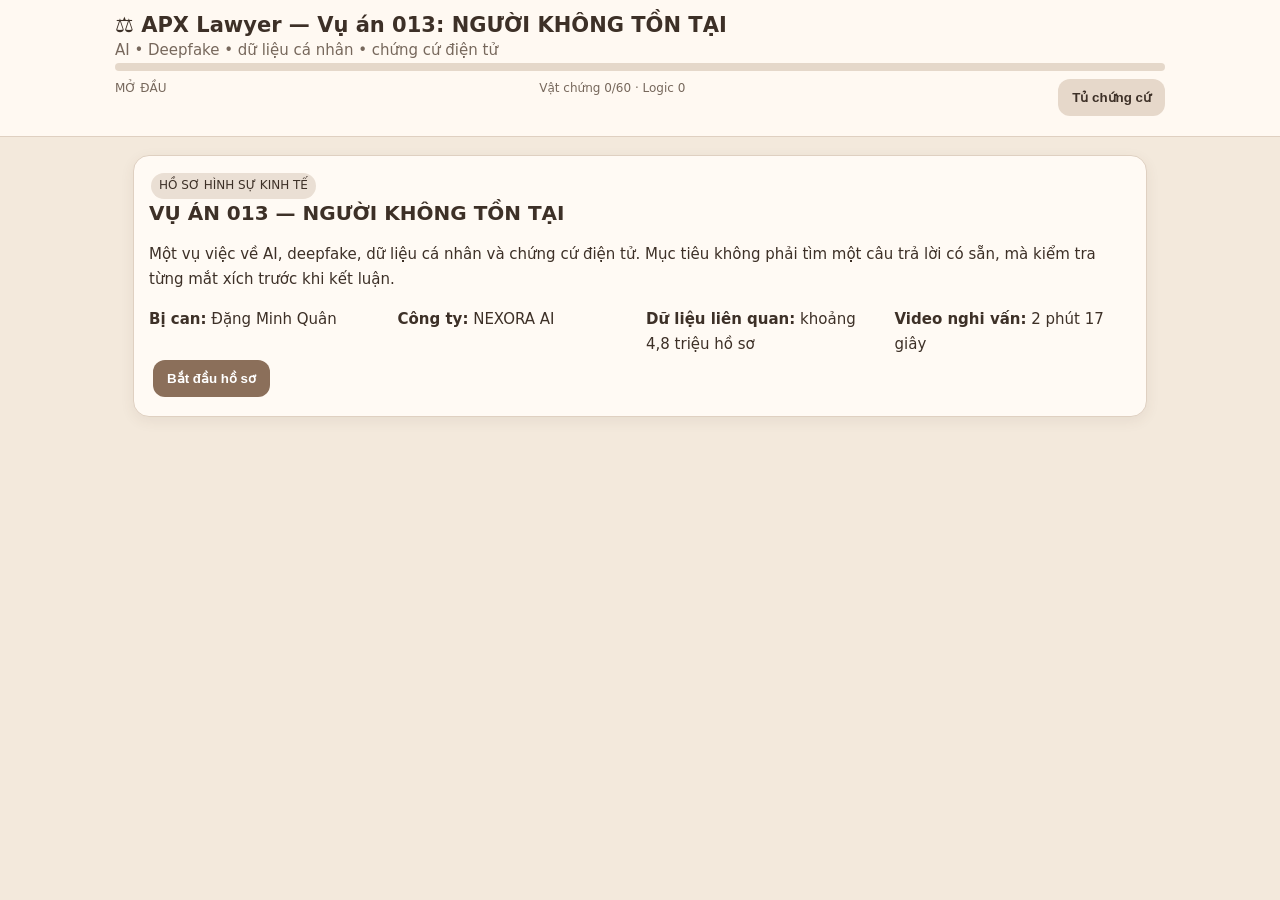
==== commit 86cc17f7: "Fix Case 013 screens hidden by CSS" ====
--- a/js/cases/case_013.html
+++ b/js/cases/case_013.html
@@ -5,16 +5,16 @@
 <meta name="viewport" content="width=device-width,initial-scale=1">
 <meta name="theme-color" content="#f3e9dc">
 <title>APX Lawyer — Vụ án 013: Người Không Tồn Tại</title>
-<style>
-:root{--bg:#f3e9dc;--panel:#fffaf4;--ink:#3d3027;--muted:#77685c;--accent:#8b6f5a;--accent2:#b58c6a;--line:#dfd0c1;--good:#4e7757;--bad:#9a4f45}
-*{box-sizing:border-box}body{margin:0;background:var(--bg);color:var(--ink);font:15px/1.65 system-ui,-apple-system,Segoe UI,sans-serif}
-header{position:sticky;top:0;z-index:5;background:#fffaf4eF;border-bottom:1px solid var(--line);backdrop-filter:blur(8px);padding:12px 16px}
-h1,h2,h3{line-height:1.25}h1{margin:0;font-size:21px}h2{font-size:20px;margin-top:0}.wrap{max-width:1050px;margin:auto;padding:18px}
-.bar{height:8px;background:#e5d8ca;border-radius:99px;overflow:hidden}.bar i{display:block;height:100%;background:var(--accent);width:0}
-.grid{display:grid;grid-template-columns:repeat(auto-fit,minmax(220px,1fr));gap:12px}.card{background:var(--panel);border:1px solid var(--line);border-radius:16px;padding:15px;box-shadow:0 4px 14px #5c463314}
-button{border:0;border-radius:12px;padding:11px 14px;background:var(--accent);color:white;font-weight:700;cursor:pointer;margin:4px}button.secondary{background:#e6d8ca;color:var(--ink)}button.good{background:var(--good)}button.bad{background:var(--bad)}
-.screen{display:none}.screen.active{display:block}.tag{display:inline-block;padding:3px 8px;border-radius:99px;background:#eadfd4;margin:2px;font-size:12px}.muted{color:var(--muted)}.quote{border-left:4px solid var(--accent2);padding:8px 13px;background:#f8efe6;margin:10px 0}.doc{cursor:pointer}.doc:hover{transform:translateY(-1px)}pre{white-space:pre-wrap;background:#2f2925;color:#f7eee6;padding:13px;border-radius:12px;overflow:auto}.choice{width:100%;text-align:left;background:#fffaf4;color:var(--ink);border:1px solid var(--line)}.choice:hover{border-color:var(--accent)}
-#toast{position:fixed;right:16px;bottom:16px;max-width:360px;background:#302923;color:white;padding:12px 15px;border-radius:12px;display:none;z-index:9}
+<style>
+:root{--bg:#f3e9dc;--panel:#fffaf4;--ink:#3d3027;--muted:#77685c;--accent:#8b6f5a;--accent2:#b58c6a;--line:#dfd0c1;--good:#4e7757;--bad:#9a4f45}
+*{box-sizing:border-box}body{margin:0;background:var(--bg);color:var(--ink);font:15px/1.65 system-ui,-apple-system,Segoe UI,sans-serif}
+header{position:sticky;top:0;z-index:5;background:#fffaf4eF;border-bottom:1px solid var(--line);backdrop-filter:blur(8px);padding:12px 16px}
+h1,h2,h3{line-height:1.25}h1{margin:0;font-size:21px}h2{font-size:20px;margin-top:0}.wrap{max-width:1050px;margin:auto;padding:18px}
+.bar{height:8px;background:#e5d8ca;border-radius:99px;overflow:hidden}.bar i{display:block;height:100%;background:var(--accent);width:0}
+.grid{display:grid;grid-template-columns:repeat(auto-fit,minmax(220px,1fr));gap:12px}.card{background:var(--panel);border:1px solid var(--line);border-radius:16px;padding:15px;box-shadow:0 4px 14px #5c463314}
+button{border:0;border-radius:12px;padding:11px 14px;background:var(--accent);color:white;font-weight:700;cursor:pointer;margin:4px}button.secondary{background:#e6d8ca;color:var(--ink)}button.good{background:var(--good)}button.bad{background:var(--bad)}
+.screen{display:none}.screen.active{display:block}.tag{display:inline-block;padding:3px 8px;border-radius:99px;background:#eadfd4;margin:2px;font-size:12px}.muted{color:var(--muted)}.quote{border-left:4px solid var(--accent2);padding:8px 13px;background:#f8efe6;margin:10px 0}.doc{cursor:pointer}.doc:hover{transform:translateY(-1px)}pre{white-space:pre-wrap;background:#2f2925;color:#f7eee6;padding:13px;border-radius:12px;overflow:auto}.choice{width:100%;text-align:left;background:#fffaf4;color:var(--ink);border:1px solid var(--line)}.choice:hover{border-color:var(--accent)}
+#toast{position:fixed;right:16px;bottom:16px;max-width:360px;background:#302923;color:white;padding:12px 15px;border-radius:12px;display:none;z-index:9}
 
 .evidence-tools{display:flex;justify-content:flex-end;margin-top:8px}.evidence-dialog{position:fixed;inset:0;z-index:20;display:none;align-items:center;justify-content:center;padding:16px;background:#24170dcc}.evidence-dialog.open{display:flex}.evidence-box{width:min(760px,100%);max-height:88vh;overflow:auto;background:var(--panel);border:1px solid var(--line);border-radius:18px;padding:18px}.evidence-box-head{display:flex;align-items:center;justify-content:space-between;gap:10px}.evidence-search{width:100%;min-height:42px;margin:10px 0;padding:10px;border:1px solid var(--line);border-radius:10px;font:inherit}.evidence-list{display:grid;gap:8px}.evidence-item{padding:10px;border:1px solid var(--line);border-radius:12px;background:#fffdf9}.evidence-item summary{cursor:pointer;font-weight:750}.evidence-item p{margin:8px 0 0;color:var(--muted);font-size:13px}.evidence-item.locked{opacity:.62}.case-status{display:flex;flex-wrap:wrap;justify-content:space-between;gap:8px;margin:8px 0;color:var(--muted);font-size:12px}.case-status button{margin:0}.case-result{font-weight:700}.case-result-summary{padding:10px 12px;border-radius:12px;background:#f1e5d8}.screen.active{animation:case-appear .18s ease}@keyframes case-appear{from{opacity:.65;transform:translateY(4px)}to{opacity:1;transform:none}}</style>
 </head>
@@ -89,6 +89,8 @@
 }
 function render() {
   app.innerHTML = screens[state.chapter] || screens[screens.length - 1];
+  var currentScreen = app.querySelector(".screen");
+  if (currentScreen) currentScreen.classList.add("active");
   progress.style.width = Math.round(state.chapter / Math.max(1, screens.length - 1) * 100) + "%";
   phase.textContent = phaseNames[state.chapter] || "VỤ ÁN 013";
   updateMetrics();
@@ -111,7 +113,7 @@
 function resetCase() {
   try { localStorage.removeItem(storageKey); }
   catch (error) { console.error("Could not clear Case 13 progress.", error); notify("Không thể xóa tiến trình đã lưu."); return; }
-  state = { chapter: 0, score: 0, trust: 50, logic: 0, evidence: new Set(), flags: new Set(), history: [], started: Date.now() };
+  state = { chapter: 0, score: 0, trust: 50, logic: 0, evidence: new Set(), flags: new Set(), history: [], started: Date.now() };
   window.S = state;
   render();
 }
